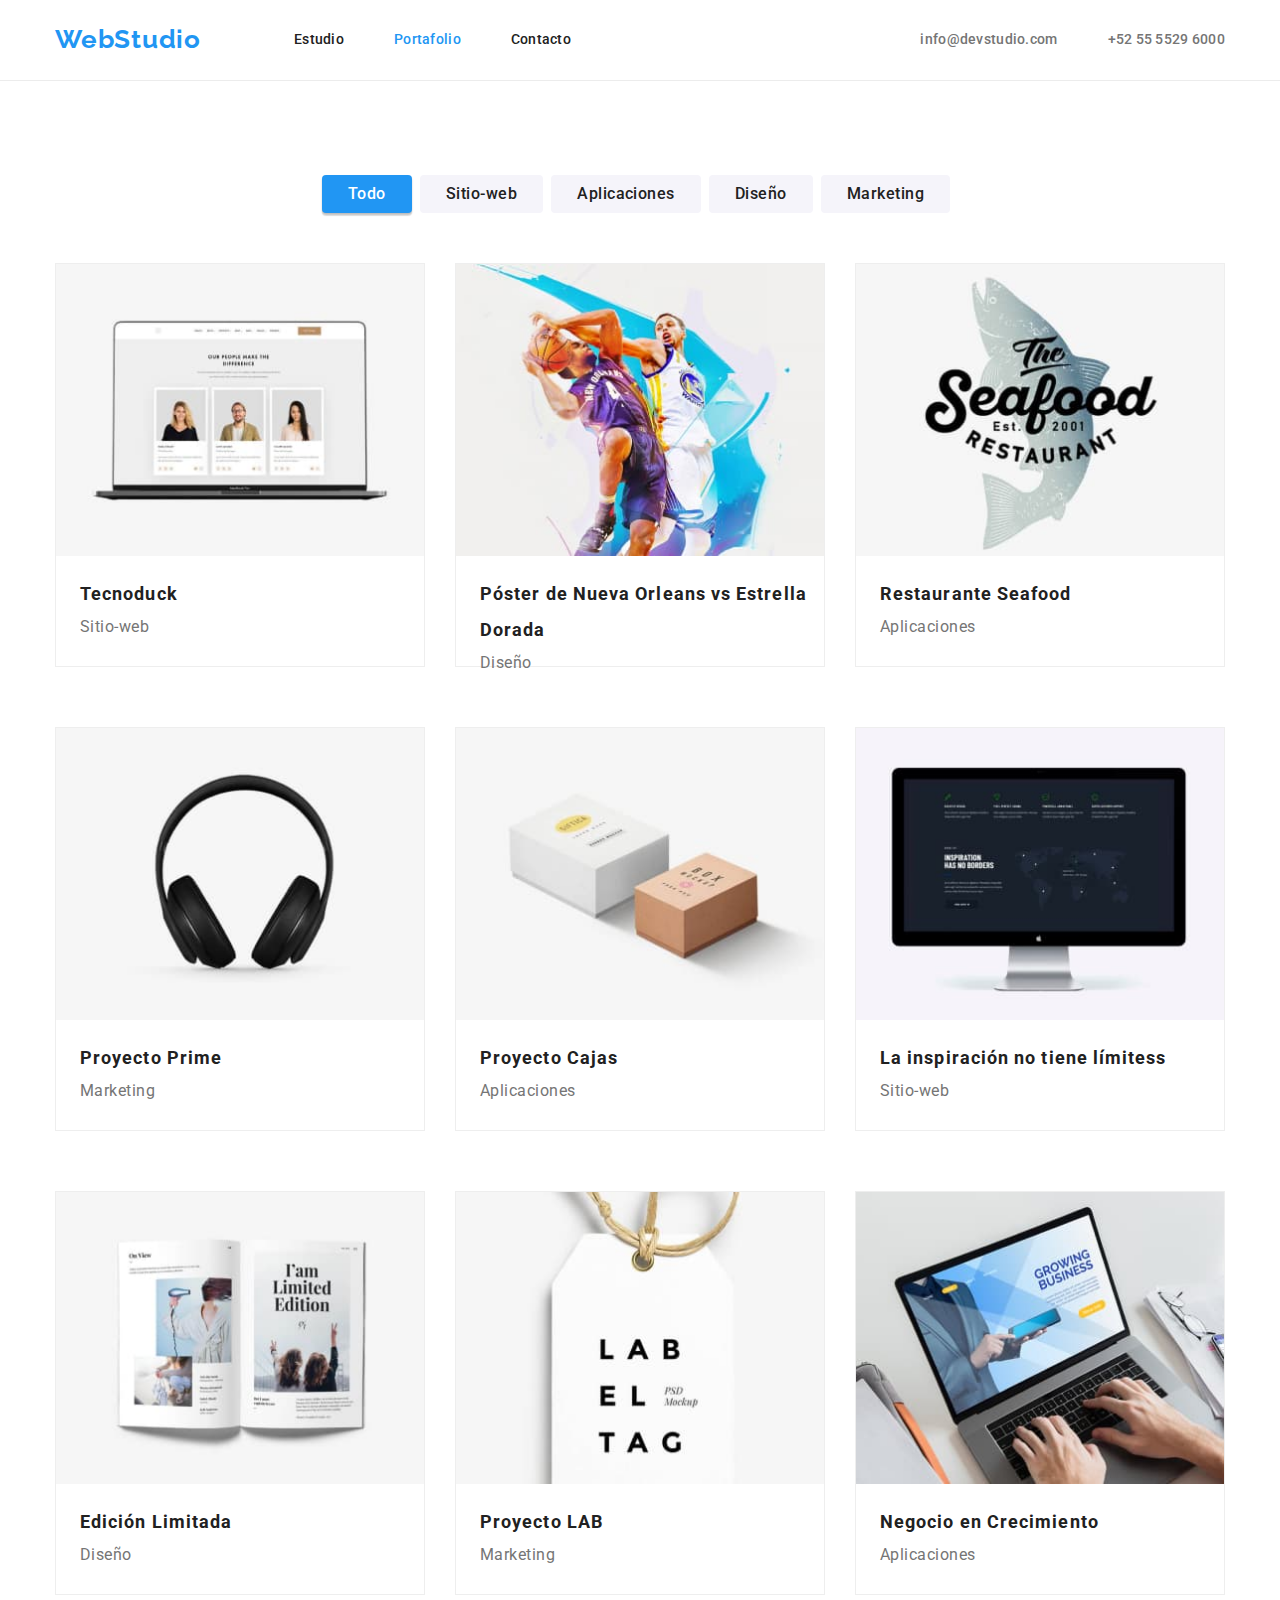
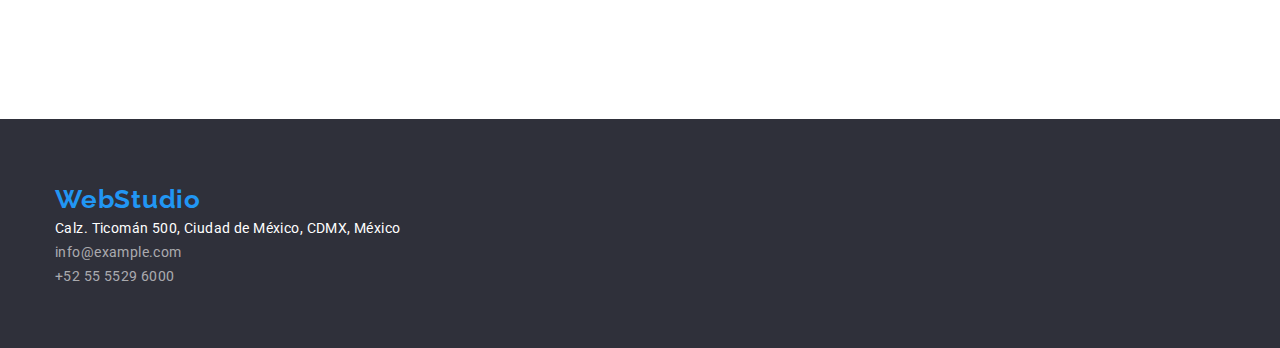
==== portfolio.html @ 0a81eba8 "Initial commit" ====
<!DOCTYPE html>
<html lang="en">
  <head>
    <meta charset="UTF-8" />
    <meta http-equiv="X-UA-Compatible" content="IE=edge" />
    <meta name="viewport" content="width=device-width, initial-scale=1.0" />
    <title>WebStudio</title>
    <!-- Fuentes -->
    <link
      href="https://fonts.googleapis.com/css2?family=Raleway:ital,wght@0,400;0,500;0,900;1,700&family=Roboto:ital,wght@0,100;0,300;0,400;0,500;0,700;0,900;1,100;1,300;1,400;1,500;1,700;1,900&display=swap"
      rel="stylesheet"
    />
    <link rel="preconnect" href="https://fonts.googleapis.com" />
    <link rel="preconnect" href="https://fonts.gstatic.com" crossorigin />
    <!-- Normalize -->
    <link
      rel="stylesheet"
      href="https://cdnjs.cloudflare.com/ajax/libs/modern-normalize/1.0.0/modern-normalize.min.css"
    />
    <!-- Mis Estilos -->
    <link rel="stylesheet" href="./css/styles.css" />
  </head>
  <body>
    <!-- Aquí empieza el encabezado principal que se mantendrá en todas las páginas del sitio web -->
    <header class="header">
      <div class="container container-header">
        <a href="./index.html" class="header-logo link"
          ><span class="logo-blue">WebStudio</span></a
        >
        <nav class="header-nav">
          <ul class="header-menu list">
            <li class="header-menu-item">
              <a href="./index.html" class="header-link link">Estudio</a>
            </li>
            <li class="header-menu-item">
              <a href="./portfolio.html" class="header-link link current"
                >Portafolio</a
              >
            </li>
            <li class="header-menu-item">
              <a href="" class="header-link link contacto">Contacto</a>
            </li>
          </ul>
        </nav>
        <ul class="header-contacts list">
          <li class="header-email">
            <a
              href="mailto:info@devstudio.com"
              class="email header-contacts-link link"
              >info@devstudio.com</a
            >
          </li>
          <li class="header-tel">
            <a href="tel:+525555296000" class="tel header-contacts-link link"
              >+52 55 5529 6000</a
            >
          </li>
        </ul>
      </div>
    </header>
    <!-- Aquí está el contenido principal de nuestra página -->
    <main>
      <!-- Contiene la sección del portafolio -->
      <section class="navbar-section section">
        <div class="container">
          <ul class="nav-list list">
            <li class="list-button">
              <button type="button" class="nav-button button-current">
                Todo
              </button>
            </li>
            <li class="list-button">
              <button type="button" class="nav-button">Sitio-web</button>
            </li>
            <li class="list-button">
              <button type="button" class="nav-button">Aplicaciones</button>
            </li>
            <li class="list-button">
              <button type="button" class="nav-button">Diseño</button>
            </li>
            <li class="list-button">
              <button type="button" class="nav-button">Marketing</button>
            </li>
          </ul>
          <ul class="portfolio-list list">
            <li class="portfolio-item">
              <img
                src="./image/tecnoduck.jpg"
                alt="Sitio-web Tecnoduck"
                width="370"
              />
              <div class="container-title-text-port">
                <h3 class="title-portfolio">Tecnoduck</h3>
                <p class="portfolio-text">Sitio-web</p>
              </div>
            </li>
            <li class="portfolio-item">
              <img
                src="./image/poster.jpg"
                alt="Nueva Orleans vs Estrella Dorada"
                width="370"
              />
              <div class="container-title-text-port">
                <h3 class="title-portfolio">
                  Póster de Nueva Orleans vs Estrella Dorada
                </h3>
                <p class="portfolio-text">Diseño</p>
              </div>
            </li>
            <li class="portfolio-item">
              <img
                src="./image/restaurant.jpg"
                alt="Restaurante Seafood"
                width="370"
              />
              <div class="container-title-text-port">
                <h3 class="title-portfolio">Restaurante Seafood</h3>
                <p class="portfolio-text">Aplicaciones</p>
              </div>
            </li>
            <li class="portfolio-item">
              <img src="./image/proyecto-prime.jpg" alt="Diadema" width="370" />
              <div class="container-title-text-port">
                <h3 class="title-portfolio">Proyecto Prime</h3>
                <p class="portfolio-text">Marketing</p>
              </div>
            </li>
            <li class="portfolio-item">
              <img src="./image/proyecto-caja.jpg" alt="Cajas" width="370" />
              <div class="container-title-text-port">
                <h3 class="title-portfolio">Proyecto Cajas</h3>
                <p class="portfolio-text">Aplicaciones</p>
              </div>
            </li>
            <li class="portfolio-item">
              <img src="./image/inspiracion.jpg" alt="Computador" width="370" />
              <div class="container-title-text-port">
                <h3 class="title-portfolio">
                  La inspiración no tiene límitess
                </h3>
                <p class="portfolio-text">Sitio-web</p>
              </div>
            </li>
            <li class="portfolio-item">
              <img
                src="./image/edicion-limitada.jpg"
                alt="Revista"
                width="370"
              />
              <div class="container-title-text-port">
                <h3 class="title-portfolio">Edición Limitada</h3>
                <p class="portfolio-text">Diseño</p>
              </div>
            </li>
            <li class="portfolio-item">
              <img
                src="./image/proyecto-lab.jpg"
                alt="Etiqueta Lab El Tag"
                width="370"
              />
              <div class="container-title-text-port">
                <h3 class="title-portfolio">Proyecto LAB</h3>
                <p class="portfolio-text">Marketing</p>
              </div>
            </li>
            <li class="portfolio-item">
              <img
                src="./image/negocio-crecimiento.jpg"
                alt="Miembro del equipo de trabajo Pablo Mijangos"
                width="370"
              />
              <div class="container-title-text-port">
                <h3 class="title-portfolio">Negocio en Crecimiento</h3>
                <p class="portfolio-text">Aplicaciones</p>
              </div>
            </li>
          </ul>
        </div>
      </section>
    </main>
    <!-- Y aquí está nuestro pie de página principal que se utiliza en todas las páginas de nuestro sitio web -->
    <footer class="footer">
      <div class="container container-footer">
        <a href="/index.html" class="footer-logo link"
          ><span class="logo-blue">WebStudio</span></a
        >
        <address class="footer_address">
          <ul class="footer-list list">
            <li class="footer-list-item">
              <a href="" class="address-contact link"
                >Calz. Ticomán 500, Ciudad de México, CDMX, México</a
              >
            </li>
            <li class="footer-list-item">
              <a href="mailto:info@example.com" class="footer-contact link"
                >info@example.com</a
              >
            </li>
            <li class="footer-list-item">
              <a href="tel:+525555296000" class="footer-contact link"
                >+52 55 5529 6000
              </a>
            </li>
          </ul>
        </address>
      </div>
    </footer>
  </body>
</html>
---- css/styles.css ----
*,
*::before,
*::after {
  box-sizing: border-box;
}
h1 {
  color: var(--hero-color);
  font-size: 90px;
}
/*
p {
  font-size: 18px;
  line-height: 30px;
}

span,
a {
  font-size: 11px;
}
*/
b {
  color: var(--custom-dark);
  font-size: 42px;
}

h1,
h2,
h3,
h4,
h5,
h6,
p {
  margin: 0;
}

html {
  box-sizing: border-box;
}

img {
  display: block;
  max-width: 100%;
  height: auto;
}

address {
  font-style: normal;
}

.link {
  text-decoration: none;
  color: inherit;
}

.list {
  list-style: none;
  padding: 0;
  margin: 0;
}

:root {
  --primary-text-color: #212121;
  --secundary-text-color: #757575;
  --tertiary-tex-color: rgba(255, 255, 255, 0.6);
  --accent-color: #2196f3;
  --primary-background-color: #ffffff;
  --secondary-background-color: #2f303a;
  --tertiary-background-color: #f5f4fa;
}

body {
  font-family: 'Roboto', sans-serif;
  color: var(--primary-text-color);
  background-color: var(--primary-background-color);
  font-size: 14px;
}

.container {
  width: 1200px;
  padding-left: 15px;
  padding-right: 15px;
  margin: 0 auto;
}

.section {
  padding-top: 94px;
  padding-bottom: 94px;
}

/*SECTION-HEADER*/
.logo-blue {
  font-family: 'Raleway', sans-serif;
  font-weight: 700;
  font-size: 26px;
  line-height: 1.19;
  letter-spacing: 0.03em;
  color: var(--accent-color);
}

.header-logo {
  padding-top: 24px;
  padding-bottom: 25px;
  margin-right: 93px;
}

.header {
  border-bottom: 1px solid #ececec;
}
.container-header {
  display: flex;
  align-items: center;
}

.header-menu {
  display: flex;
}

.header-contacts {
  display: flex;
  margin-left: auto;
}

.header-link {
  font-weight: 500;
  line-height: 1.14;
  letter-spacing: 0.02em;
  color: var(--primary-text-color);
  padding-top: 32px;
  padding-bottom: 32px;
}

.header-contacts-link {
  font-weight: 500;
  line-height: 1.14;
  letter-spacing: 0.02em;
  color: var(--secundary-text-color);
}

.header-menu-item:not(:last-child),
.header-email:not(:last-child) {
  margin-right: 50px;
}

.header-logo:focus,
.header-link:hover,
.header-link:focus,
.header-contacts-link:hover,
.header-contacts-link:focus,
.footer-logo:focus,
.address-contact:hover,
.address-contact:focus,
.footer-contact:hover,
.footer-contact:focus {
  color: var(--accent-color);
}
.current {
  color: var(--accent-color);
}

/*SECTION-INTRO*/

.intro {
  padding-top: 200px;
  padding-bottom: 200px;
}
.main-intro,
.footer {
  background-color: var(--secondary-background-color);
}

.main-intro h1 {
  font-weight: 900;
  font-size: 44px;
  color: #ffffff;
  text-align: center;
  letter-spacing: 0.06em;
  text-transform: uppercase;
  max-width: 696px;
  margin: 0 auto;
  margin-bottom: 30px;
}
.intro-button {
  display: flex;
  font-family: 'Roboto';
  font-weight: 700;
  font-size: 16px;
  line-height: 30px;
  background: var(--accent-color);
  color: var(--primary-background-color);
  box-shadow: 0px 4px 4px rgba(0, 0, 0, 0.15);
  border-radius: 4px;
  cursor: pointer;
  border: none;
  margin: 0 auto;
  padding: 10px 32px;
}

.intro-button:hover,
.intro-button:focus {
  color: var(--primary-background-color);
}

/*SECTION-BENEFITS*/

.benefits-list {
  display: flex;
  /* Make a flex container multiline */
  flex-wrap: wrap;
  /* Set gap between rows and columns */
  gap: 10px;
  padding: 0;
  list-style: none;
  justify-content: center;
}

.benefits-list-item {
  /*  Set the width of the elements  */
  flex-basis: calc((100% - 30px) / 4);
  padding: 10px;
  background-color: #fff;
  border-radius: 4px;
}

.title-benefits h3 {
  font-weight: 700;
  line-height: 16px;
  letter-spacing: 0.03em;
  color: var(--primary-text-color);
  margin-top: 0;
  font-size: 20px;
}
.benefits-text {
  font-weight: 400;
  line-height: 24px;
  letter-spacing: 0.03em;
  color: var(--secundary-text-color);
  margin: 0;
  margin-top: 10px;
}

/*SECTION-WORK*/
.img-container-list {
  display: flex;
  /* Make a flex container multiline */
  flex-wrap: wrap;
  /* Set gap between rows and columns */
  gap: 10px;
  padding: 0;
  list-style: none;
  margin-right: 30px;
}

.title-what-do,
.title-our-team {
  font-weight: 700;
  font-size: 36px;
  line-height: 42px;
  text-align: center;
  letter-spacing: 0.03em;
  color: var(--primary-text-color);
  margin-top: 0;
  margin-bottom: 50px;
}

.img-work-item {
  flex-basis: calc((100% - 20px) / 3);
  padding: 10px;
  background-color: #fff;
  border-radius: 4px;
  margin-bottom: 94px;
}

/*SECTION-OUR-TEAM*/
.our-team-list {
  display: flex;
  /* Make a flex container multiline */
  flex-wrap: wrap;
  /* Set gap between rows and columns */
  gap: 30px;
  padding: 0;
  list-style: none;
}

.section-our-team {
  background-color: var(--tertiary-background-color);
}

.img-our-team {
  display: block;
  width: 100%;
  height: auto;
}

.container-title-text {
  margin-top: 30px;
  margin-bottom: 30px;
}
.our-team-item {
  flex-basis: calc((100% - 100px) / 4);
  background-color: var(--primary-background-color);
  box-shadow: 0px 1px 3px rgba(0, 0, 0, 0.12), 0px 1px 1px rgba(0, 0, 0, 0.14),
    0px 2px 1px rgba(0, 0, 0, 0.2);
  border-radius: 0px 0px 4px 4px;
}

.title-our-team-person {
  font-weight: 500;
  font-size: 16px;
  line-height: 19px;
  letter-spacing: 0.03em;
  color: var(--primary-text-color);
  text-align: center;
  padding-bottom: 10px;
}
.our-team-text {
  font-weight: 400;
  font-size: 16px;
  line-height: 19px;
  letter-spacing: 0.03em;
  color: var(--secundary-text-color);
  text-align: center;
}

/*PORTFOLIO*/

.nav-list {
  display: flex;
  justify-content: center;
}
.nav-button {
  font-family: 'Roboto';
  font-weight: 500;
  font-size: 16px;
  line-height: 26px;
  letter-spacing: 0.03em;
  color: var(--primary-text-color);
  background-color: var(--tertiary-background-color);
  border-radius: 4px;
  border: none;
  cursor: pointer;
  margin-bottom: 50px;
  padding: 6px 26px;
  margin-right: 8px;
}

.button-current {
  color: var(--primary-background-color);
  background-color: var(--accent-color);
  box-shadow: 0px 3px 1px rgba(0, 0, 0, 0.1), 0px 1px 2px rgba(0, 0, 0, 0.08),
    0px 2px 2px rgba(0, 0, 0, 0.12);
}

.nav-button:hover,
.nav-button:focus {
  color: var(--primary-background-color);
  background-color: var(--accent-color);
}

.portfolio-list {
  display: flex;
  /* Make a flex container multiline */
  flex-wrap: wrap;
  /* Set gap between rows and columns */
  gap: 30px;
  list-style: none;
}

.container-title-text-port {
  margin-top: 20px;
  margin-bottom: 20px;
  margin-left: 24px;
}

.title-portfolio {
  font-weight: 700;
  font-size: 18px;
  line-height: 36px;
  letter-spacing: 0.06em;
  color: var(--primary-text-color);
}

.portfolio-text {
  font-weight: 400;
  font-size: 16px;
  line-height: 30px;
  letter-spacing: 0.03em;
  color: var(--secundary-text-color);
}

.portfolio-item {
  background-color: var(--primary-background-color);
  border: 1px solid #eeeeee;
  width: 370px;
  height: 404px;
  margin-bottom: 30px;
}

.portfolio-item:hover {
  box-shadow: 0px 1px 1px rgba(0, 0, 0, 0.12), 0px 4px 4px rgba(0, 0, 0, 0.06),
    1px 4px 6px rgba(0, 0, 0, 0.16);
}

/*FOOTER*/

.container-footer {
  padding-top: 60px;
  padding-bottom: 60px;
}
.footer-logo {
  font-family: 'Raleway', sans-serif;
  color: var(--primary-background-color);
  font-weight: 700;
  font-size: 31px;
  line-height: 1.19;
  letter-spacing: 0.03em;
}

.address-contact {
  font-style: normal;
  font-weight: 400;
  line-height: 24px;
  letter-spacing: 0.03em;
  color: var(--primary-background-color);
}

.footer-contact {
  font-style: normal;
  font-weight: 400;
  line-height: 24px;
  letter-spacing: 0.03em;
  color: var(--tertiary-tex-color);
}
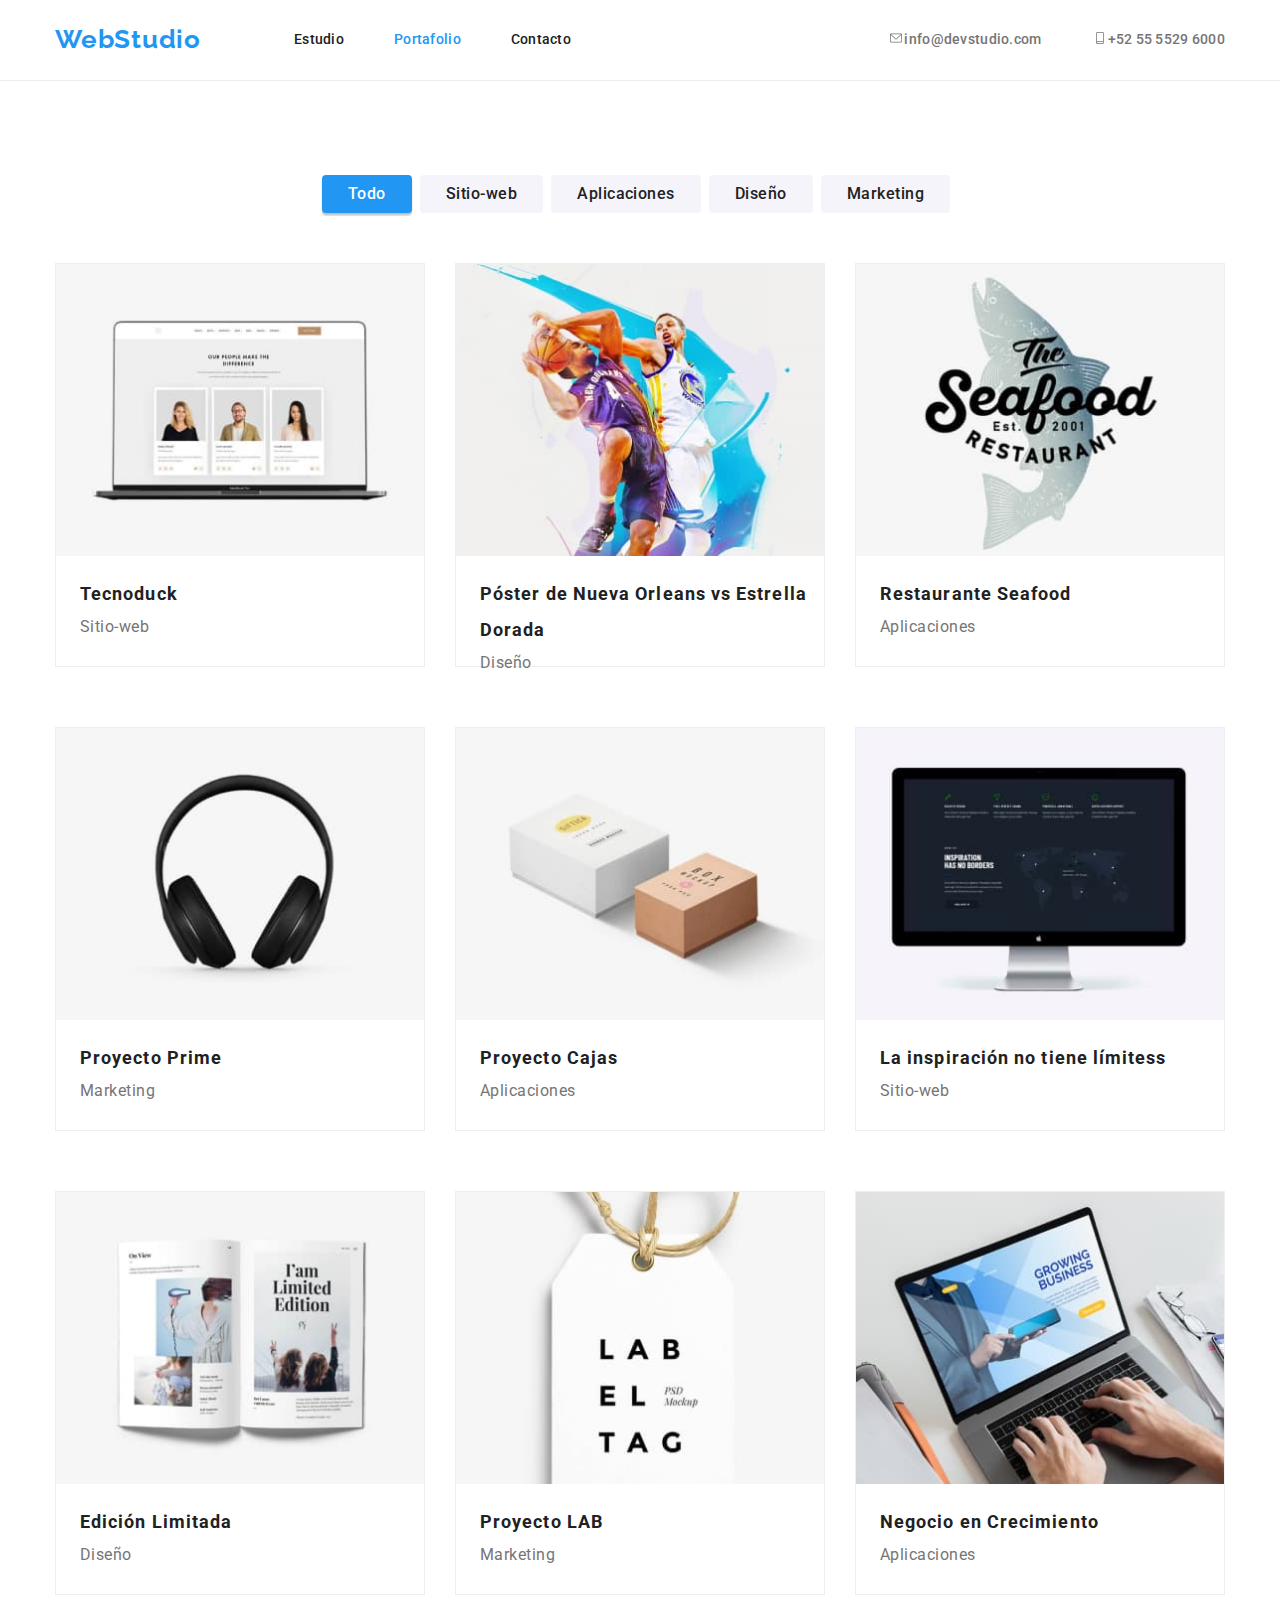
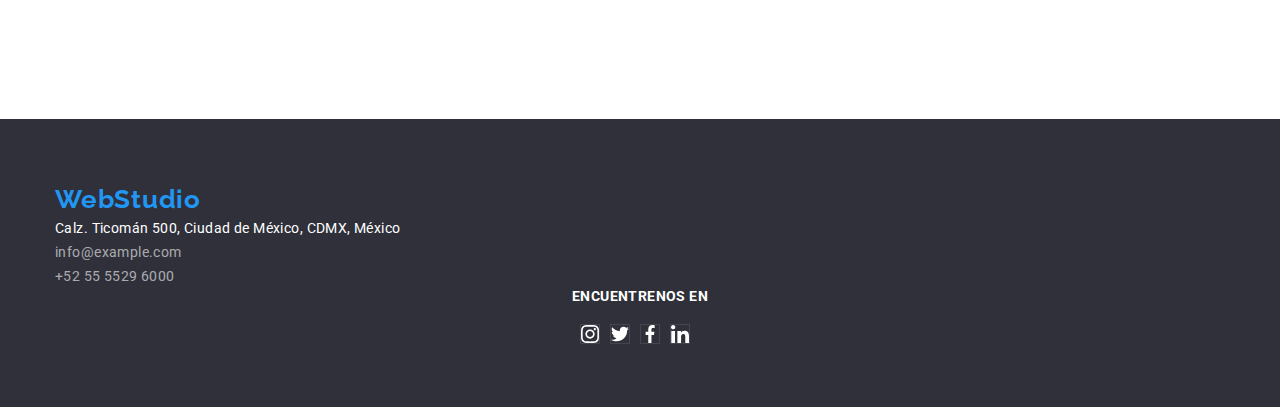
==== commit 2113f90e: "Se agregan iconos svg en index.html e imagen en css para el fondo de intro y reglas para estilos" ====
--- a/portfolio.html
+++ b/portfolio.html
@@ -47,11 +47,16 @@
             <a
               href="mailto:info@devstudio.com"
               class="email header-contacts-link link"
+            >
+              <svg class="icon-header" width="16" height="12">
+                <use href="./images/icons.svg#icon-email"></use></svg
               >info@devstudio.com</a
             >
           </li>
           <li class="header-tel">
             <a href="tel:+525555296000" class="tel header-contacts-link link"
+              ><svg class="icon-header" width="16" height="12">
+                <use href="./images/icons.svg#icon-smartphone"></use></svg
               >+52 55 5529 6000</a
             >
           </li>
@@ -85,7 +90,7 @@
           <ul class="portfolio-list list">
             <li class="portfolio-item">
               <img
-                src="./image/tecnoduck.jpg"
+                src="./images/tecnoduck.jpg"
                 alt="Sitio-web Tecnoduck"
                 width="370"
               />
@@ -96,7 +101,7 @@
             </li>
             <li class="portfolio-item">
               <img
-                src="./image/poster.jpg"
+                src="./images/poster.jpg"
                 alt="Nueva Orleans vs Estrella Dorada"
                 width="370"
               />
@@ -109,7 +114,7 @@
             </li>
             <li class="portfolio-item">
               <img
-                src="./image/restaurant.jpg"
+                src="./images/restaurant.jpg"
                 alt="Restaurante Seafood"
                 width="370"
               />
@@ -119,21 +124,29 @@
               </div>
             </li>
             <li class="portfolio-item">
-              <img src="./image/proyecto-prime.jpg" alt="Diadema" width="370" />
+              <img
+                src="./images/proyecto-prime.jpg"
+                alt="Diadema"
+                width="370"
+              />
               <div class="container-title-text-port">
                 <h3 class="title-portfolio">Proyecto Prime</h3>
                 <p class="portfolio-text">Marketing</p>
               </div>
             </li>
             <li class="portfolio-item">
-              <img src="./image/proyecto-caja.jpg" alt="Cajas" width="370" />
+              <img src="./images/proyecto-caja.jpg" alt="Cajas" width="370" />
               <div class="container-title-text-port">
                 <h3 class="title-portfolio">Proyecto Cajas</h3>
                 <p class="portfolio-text">Aplicaciones</p>
               </div>
             </li>
             <li class="portfolio-item">
-              <img src="./image/inspiracion.jpg" alt="Computador" width="370" />
+              <img
+                src="./images/inspiracion.jpg"
+                alt="Computador"
+                width="370"
+              />
               <div class="container-title-text-port">
                 <h3 class="title-portfolio">
                   La inspiración no tiene límitess
@@ -143,7 +156,7 @@
             </li>
             <li class="portfolio-item">
               <img
-                src="./image/edicion-limitada.jpg"
+                src="./images/edicion-limitada.jpg"
                 alt="Revista"
                 width="370"
               />
@@ -154,7 +167,7 @@
             </li>
             <li class="portfolio-item">
               <img
-                src="./image/proyecto-lab.jpg"
+                src="./images/proyecto-lab.jpg"
                 alt="Etiqueta Lab El Tag"
                 width="370"
               />
@@ -165,7 +178,7 @@
             </li>
             <li class="portfolio-item">
               <img
-                src="./image/negocio-crecimiento.jpg"
+                src="./images/negocio-crecimiento.jpg"
                 alt="Miembro del equipo de trabajo Pablo Mijangos"
                 width="370"
               />
@@ -203,6 +216,41 @@
             </li>
           </ul>
         </address>
+        <aside>
+          <div class="content-social-footer">
+            <p class="text-social">ENCUENTRENOS EN</p>
+            <ul class="social-list list">
+              <li>
+                <a href="#">
+                  <svg class="icon-footer" width="20" height="20">
+                    <use href="./images/icons.svg#icon-instagram-2"></use>
+                  </svg>
+                </a>
+              </li>
+              <li>
+                <a href="#">
+                  <svg class="icon-footer" width="20" height="20">
+                    <use href="./images/icons.svg#icon-twitter-2"></use>
+                  </svg>
+                </a>
+              </li>
+              <li>
+                <a href="#">
+                  <svg class="icon-footer" width="20" height="20">
+                    <use href="./images/icons.svg#icon-facebook-2"></use>
+                  </svg>
+                </a>
+              </li>
+              <li>
+                <a href="#">
+                  <svg class="icon-footer" width="20" height="20">
+                    <use href="./images/icons.svg#icon-linkedin-2"></use>
+                  </svg>
+                </a>
+              </li>
+            </ul>
+          </div>
+        </aside>
       </div>
     </footer>
   </body>
--- a/css/styles.css
+++ b/css/styles.css
@@ -7,8 +7,7 @@
   color: var(--hero-color);
   font-size: 90px;
 }
-/*
-p {
+/*p {
   font-size: 18px;
   line-height: 30px;
 }
@@ -16,8 +15,7 @@
 span,
 a {
   font-size: 11px;
-}
-*/
+}*/
 b {
   color: var(--custom-dark);
   font-size: 42px;
@@ -157,14 +155,19 @@
   color: var(--accent-color);
 }
 
+.icon-header:hover,
+.icon-header:focus {
+  border: solid 1px var(--accent-color);
+  fill: var(--accent-color);
+}
 /*SECTION-INTRO*/
 
 .intro {
   padding-top: 200px;
   padding-bottom: 200px;
 }
-.main-intro,
-.footer {
+.main-intro {
+  background-image: url(../images/header.jpg);
   background-color: var(--secondary-background-color);
 }
 
@@ -217,7 +220,7 @@
   /*  Set the width of the elements  */
   flex-basis: calc((100% - 30px) / 4);
   padding: 10px;
-  background-color: #fff;
+  background-color: var(--primary-background-color);
   border-radius: 4px;
 }
 
@@ -236,6 +239,28 @@
   color: var(--secundary-text-color);
   margin: 0;
   margin-top: 10px;
+}
+
+.container-icon-beneficts {
+  display: flex;
+  justify-content: center;
+  align-items: center;
+  margin-bottom: 30px;
+  width: 100%;
+  height: 120px;
+  border-radius: 4px;
+  background-color: var(--tertiary-background-color);
+}
+
+.features-container {
+  display: flex;
+  justify-content: center;
+  align-items: center;
+  margin-bottom: 30px;
+  width: 100%;
+  height: 120px;
+  border-radius: 4px;
+  background-color: var(--tertiary-background-color);
 }
 
 /*SECTION-WORK*/
@@ -321,6 +346,67 @@
   text-align: center;
 }
 
+.social-networks-list {
+  display: flex;
+  justify-content: space-around;
+  margin-top: 16px;
+  margin-right: 30px;
+  margin-bottom: 30px;
+  margin-left: 32px;
+}
+
+.img-work {
+  width: 370px;
+}
+
+.title-work h3 {
+  font-weight: 700;
+  font-size: 14px;
+  line-height: 16px;
+  text-align: center;
+  letter-spacing: 0.03em;
+  text-transform: uppercase;
+  position: relative;
+  color: var(--primary-background-color);
+  padding-top: 27px;
+  padding-bottom: 27px;
+  transform: translate(-0.01%, -100%);
+  background: rgba(47, 48, 58, 0.8);
+}
+
+.icon-networks {
+  fill: var(--secundary-text-color);
+}
+
+/*SECTION-REGULAR-CUSTOMERS*/
+.regular-customers-list {
+  display: flex;
+  align-items: center;
+  justify-content: space-between;
+}
+
+.regular-customers-item {
+  display: flex;
+  align-items: center;
+  justify-content: center;
+  flex-wrap: wrap;
+  border: 1px solid #afb1b8;
+  border-radius: 4px;
+  cursor: pointer;
+  height: 92px;
+  width: 170px;
+}
+
+.regular-customers-item:hover {
+  border: 1px solid var(--accent-color);
+}
+
+.icon-customers {
+}
+.icon-customers:hover {
+  fill: var(--accent-color);
+}
+
 /*PORTFOLIO*/
 
 .nav-list {
@@ -402,7 +488,13 @@
 
 /*FOOTER*/
 
+.footer {
+  background-color: var(--secondary-background-color);
+}
+
 .container-footer {
+  display: flex;
+  flex-direction: column;
   padding-top: 60px;
   padding-bottom: 60px;
 }
@@ -430,3 +522,35 @@
   letter-spacing: 0.03em;
   color: var(--tertiary-tex-color);
 }
+
+.text-social {
+  font-weight: 700;
+  font-size: 14px;
+  line-height: 16px;
+  letter-spacing: 0.03em;
+  text-transform: uppercase;
+  color: var(--primary-background-color);
+}
+
+.content-social-footer {
+  display: flex;
+  align-items: center;
+  align-content: center;
+  flex-direction: column;
+}
+
+.social-list {
+  display: flex;
+  align-items: center;
+  justify-content: space-evenly;
+}
+
+.icon-footer {
+  margin-top: 20px;
+  margin-right: 10px;
+  border: solid 1px rgba(255, 255, 255, 0.1);
+}
+
+footer .container aside ul li .icon-footer:hover {
+  fill: var(--accent-color);
+}
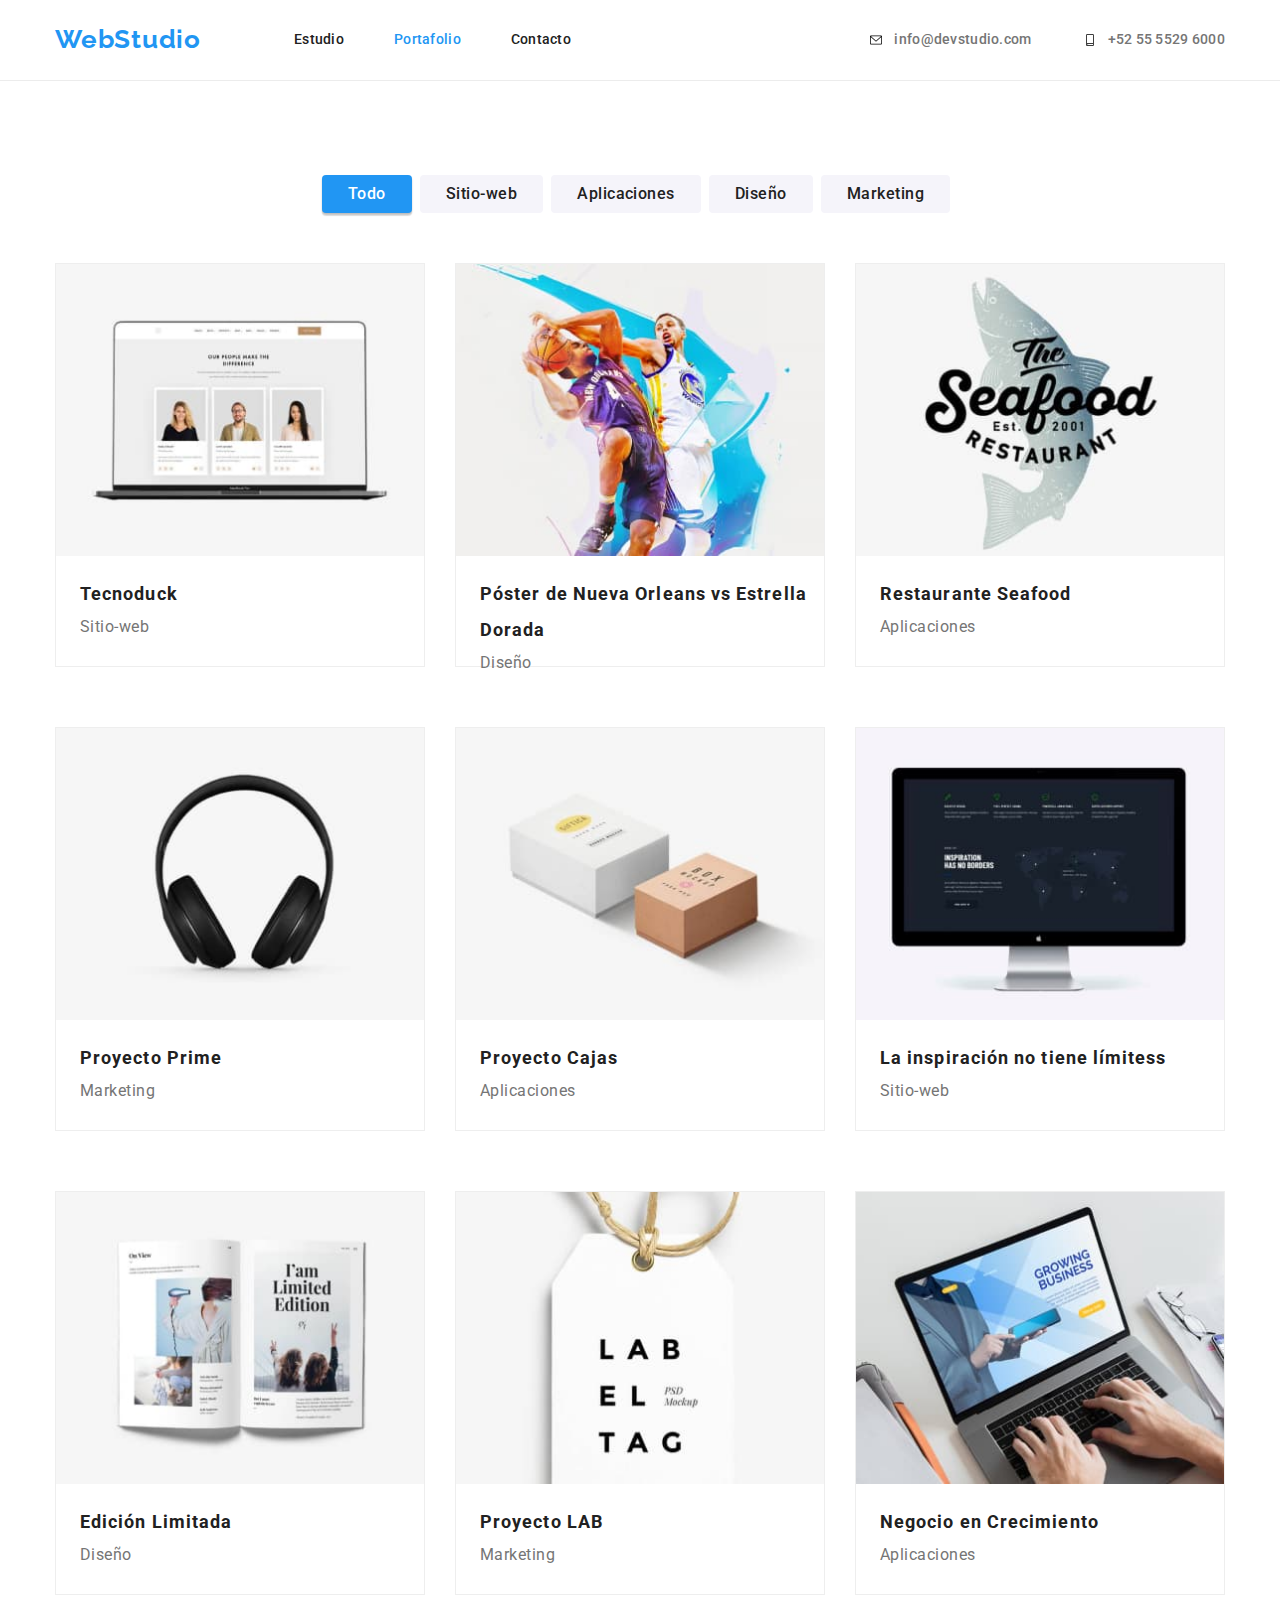
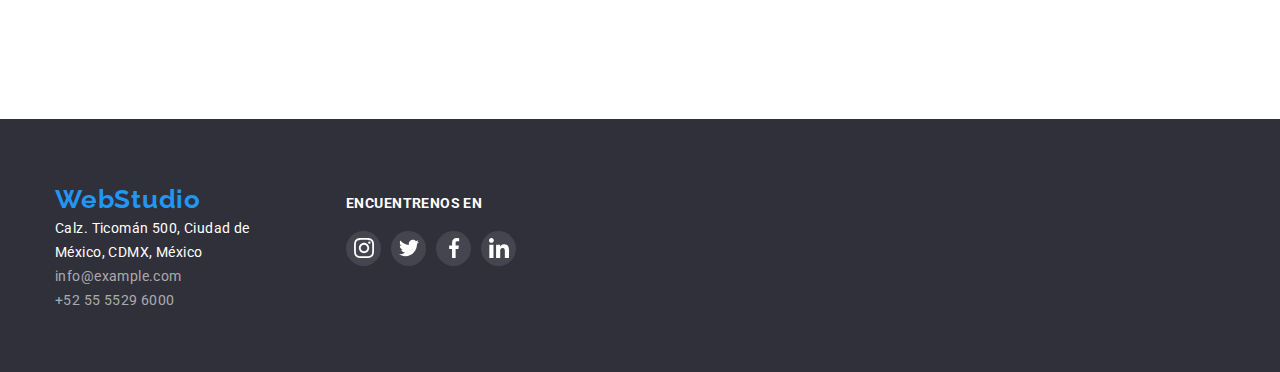
==== commit f8f2a6db: "Se crearon estilos para los iconos svg" ====
--- a/portfolio.html
+++ b/portfolio.html
@@ -194,63 +194,63 @@
     <!-- Y aquí está nuestro pie de página principal que se utiliza en todas las páginas de nuestro sitio web -->
     <footer class="footer">
       <div class="container container-footer">
-        <a href="/index.html" class="footer-logo link"
-          ><span class="logo-blue">WebStudio</span></a
-        >
-        <address class="footer_address">
-          <ul class="footer-list list">
-            <li class="footer-list-item">
-              <a href="" class="address-contact link"
-                >Calz. Ticomán 500, Ciudad de México, CDMX, México</a
-              >
-            </li>
-            <li class="footer-list-item">
-              <a href="mailto:info@example.com" class="footer-contact link"
-                >info@example.com</a
-              >
-            </li>
-            <li class="footer-list-item">
-              <a href="tel:+525555296000" class="footer-contact link"
-                >+52 55 5529 6000
-              </a>
-            </li>
-          </ul>
-        </address>
-        <aside>
-          <div class="content-social-footer">
-            <p class="text-social">ENCUENTRENOS EN</p>
-            <ul class="social-list list">
-              <li>
-                <a href="#">
-                  <svg class="icon-footer" width="20" height="20">
-                    <use href="./images/icons.svg#icon-instagram-2"></use>
-                  </svg>
-                </a>
+        <div class="container-footer-adderss">
+          <a href="/index.html" class="footer-logo link"
+            ><span class="logo-blue">WebStudio</span></a
+          >
+          <address class="footer_address">
+            <ul class="footer-list list">
+              <li class="footer-list-item">
+                <a href="" class="address-contact link"
+                  >Calz. Ticomán 500, Ciudad de México, CDMX, México</a
+                >
               </li>
-              <li>
-                <a href="#">
-                  <svg class="icon-footer" width="20" height="20">
-                    <use href="./images/icons.svg#icon-twitter-2"></use>
-                  </svg>
-                </a>
+              <li class="footer-list-item">
+                <a href="mailto:info@example.com" class="footer-contact link"
+                  >info@example.com</a
+                >
               </li>
-              <li>
-                <a href="#">
-                  <svg class="icon-footer" width="20" height="20">
-                    <use href="./images/icons.svg#icon-facebook-2"></use>
-                  </svg>
-                </a>
-              </li>
-              <li>
-                <a href="#">
-                  <svg class="icon-footer" width="20" height="20">
-                    <use href="./images/icons.svg#icon-linkedin-2"></use>
-                  </svg>
+              <li class="footer-list-item">
+                <a href="tel:+525555296000" class="footer-contact link"
+                  >+52 55 5529 6000
                 </a>
               </li>
             </ul>
-          </div>
-        </aside>
+          </address>
+        </div>
+        <div class="content-social-footer">
+          <p class="text-social">ENCUENTRENOS EN</p>
+          <ul class="social-list list">
+            <li>
+              <a href="#" class="icon-footer-item">
+                <svg class="icon-footer" width="20" height="20">
+                  <use href="./images/icons.svg#icon-instagram-2"></use>
+                </svg>
+              </a>
+            </li>
+            <li>
+              <a href="#" class="icon-footer-item">
+                <svg class="icon-footer" width="20" height="20">
+                  <use href="./images/icons.svg#icon-twitter-2"></use>
+                </svg>
+              </a>
+            </li>
+            <li>
+              <a href="#" class="icon-footer-item">
+                <svg class="icon-footer" width="20" height="20">
+                  <use href="./images/icons.svg#icon-facebook-2"></use>
+                </svg>
+              </a>
+            </li>
+            <li>
+              <a href="#" class="icon-footer-item">
+                <svg class="icon-footer" width="20" height="20">
+                  <use href="./images/icons.svg#icon-linkedin-2"></use>
+                </svg>
+              </a>
+            </li>
+          </ul>
+        </div>
       </div>
     </footer>
   </body>
--- a/css/styles.css
+++ b/css/styles.css
@@ -96,8 +96,8 @@
 }
 
 .header-logo {
-  padding-top: 24px;
-  padding-bottom: 25px;
+  margin-top: 24px;
+  margin-bottom: 25px;
   margin-right: 93px;
 }
 
@@ -123,14 +123,17 @@
   line-height: 1.14;
   letter-spacing: 0.02em;
   color: var(--primary-text-color);
-  padding-top: 32px;
-  padding-bottom: 32px;
+  margin-top: 32px;
+  margin-bottom: 32px;
 }
 
 .header-contacts-link {
+  display: flex;
+  align-items: center;
   font-weight: 500;
   line-height: 1.14;
   letter-spacing: 0.02em;
+  gap: 10px;
   color: var(--secundary-text-color);
 }
 
@@ -143,23 +146,19 @@
 .header-link:hover,
 .header-link:focus,
 .header-contacts-link:hover,
-.header-contacts-link:focus,
-.footer-logo:focus,
-.address-contact:hover,
-.address-contact:focus,
-.footer-contact:hover,
-.footer-contact:focus {
+.header-contacts-link:focus {
   color: var(--accent-color);
 }
 .current {
   color: var(--accent-color);
 }
 
-.icon-header:hover,
-.icon-header:focus {
-  border: solid 1px var(--accent-color);
+.header-contacts-link:hover,
+.header-contacts-link:focus {
   fill: var(--accent-color);
-}
+  color: var(--accent-color);
+}
+
 /*SECTION-INTRO*/
 
 .intro {
@@ -263,6 +262,11 @@
   background-color: var(--tertiary-background-color);
 }
 
+.features-icon:hover,
+.features-icon:focus {
+  fill: var(--accent-color);
+}
+
 /*SECTION-WORK*/
 .img-container-list {
   display: flex;
@@ -294,6 +298,24 @@
   border-radius: 4px;
   margin-bottom: 94px;
 }
+.img-work {
+  width: 370px;
+}
+
+.title-work h3 {
+  font-weight: 700;
+  font-size: 14px;
+  line-height: 16px;
+  text-align: center;
+  letter-spacing: 0.03em;
+  text-transform: uppercase;
+  position: relative;
+  color: var(--primary-background-color);
+  padding-top: 27px;
+  padding-bottom: 27px;
+  transform: translate(-0.01%, -100%);
+  background: rgba(47, 48, 58, 0.8);
+}
 
 /*SECTION-OUR-TEAM*/
 .our-team-list {
@@ -337,6 +359,7 @@
   text-align: center;
   padding-bottom: 10px;
 }
+
 .our-team-text {
   font-weight: 400;
   font-size: 16px;
@@ -349,33 +372,35 @@
 .social-networks-list {
   display: flex;
   justify-content: space-around;
-  margin-top: 16px;
+
   margin-right: 30px;
   margin-bottom: 30px;
   margin-left: 32px;
 }
 
-.img-work {
-  width: 370px;
-}
-
-.title-work h3 {
-  font-weight: 700;
-  font-size: 14px;
-  line-height: 16px;
-  text-align: center;
-  letter-spacing: 0.03em;
-  text-transform: uppercase;
-  position: relative;
-  color: var(--primary-background-color);
-  padding-top: 27px;
-  padding-bottom: 27px;
-  transform: translate(-0.01%, -100%);
-  background: rgba(47, 48, 58, 0.8);
-}
-
+li.social-networks-item a {
+  height: 20px;
+}
 .icon-networks {
-  fill: var(--secundary-text-color);
+  fill: #afb1b8;
+}
+.social-networks-item {
+  display: inline-flex;
+  align-items: center;
+  justify-content: center;
+  margin-top: 20px;
+  margin-right: 10px;
+  width: 35px;
+  height: 35px;
+  cursor: pointer;
+  border-radius: 50%;
+}
+
+.social-networks-item:hover {
+  background: var(--accent-color);
+}
+li.social-networks-item:hover svg {
+  fill: var(--primary-background-color);
 }
 
 /*SECTION-REGULAR-CUSTOMERS*/
@@ -397,13 +422,15 @@
   width: 170px;
 }
 
-.regular-customers-item:hover {
+.icon-customers {
+  fill: #afb1b8;
+}
+.regular-customers-item:hover,
+.regular-customers-item:focus {
   border: 1px solid var(--accent-color);
 }
 
-.icon-customers {
-}
-.icon-customers:hover {
+.regular-customers-item:hover svg {
   fill: var(--accent-color);
 }
 
@@ -492,11 +519,15 @@
   background-color: var(--secondary-background-color);
 }
 
+.container-footer-adderss {
+  width: 231px;
+}
 .container-footer {
   display: flex;
-  flex-direction: column;
+  flex-wrap: wrap;
   padding-top: 60px;
   padding-bottom: 60px;
+  gap: 60px;
 }
 .footer-logo {
   font-family: 'Raleway', sans-serif;
@@ -505,6 +536,8 @@
   font-size: 31px;
   line-height: 1.19;
   letter-spacing: 0.03em;
+  width: 145px;
+  margin-top: 60px;
 }
 
 .address-contact {
@@ -534,7 +567,7 @@
 
 .content-social-footer {
   display: flex;
-  align-items: center;
+  align-items: flex-start;
   align-content: center;
   flex-direction: column;
 }
@@ -542,15 +575,38 @@
 .social-list {
   display: flex;
   align-items: center;
-  justify-content: space-evenly;
-}
-
-.icon-footer {
+}
+
+.icon-footer-item {
+  display: inline-flex;
+  align-items: center;
+  justify-content: center;
+  flex-direction: column-reverse;
   margin-top: 20px;
   margin-right: 10px;
-  border: solid 1px rgba(255, 255, 255, 0.1);
-}
-
-footer .container aside ul li .icon-footer:hover {
-  fill: var(--accent-color);
-}
+  width: 35px;
+  height: 35px;
+  background: rgba(255, 255, 255, 0.1);
+  border-radius: 50%;
+  cursor: pointer;
+}
+.text-social {
+  margin-top: 16px;
+}
+.icon-footer {
+  fill: var(--primary-background-color);
+}
+.icon-footer-item:hover {
+  background: var(--accent-color);
+}
+.icon-footer:hover {
+  fill: var(--primary-background-color);
+}
+
+.footer-logo:focus,
+.address-contact:hover,
+.address-contact:focus,
+.footer-contact:hover,
+.footer-contact:focus {
+  color: var(--accent-color);
+}
